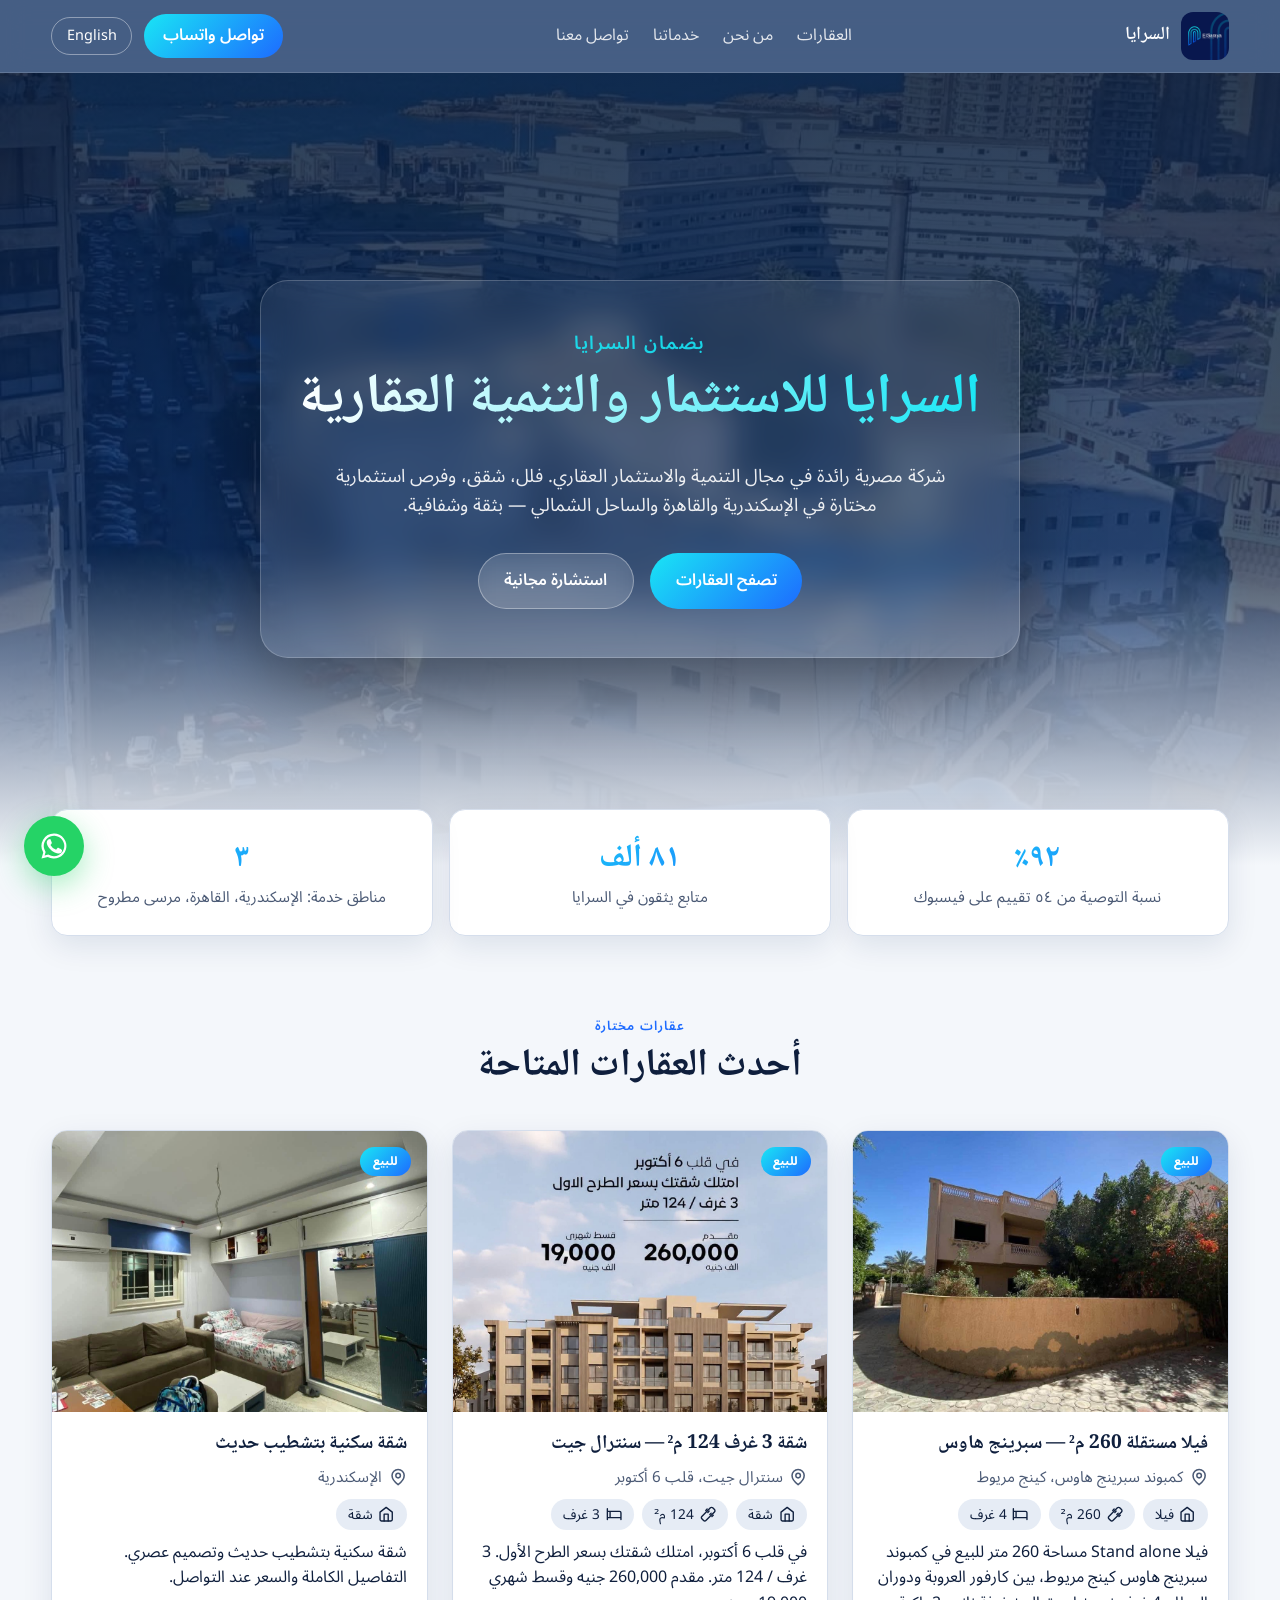
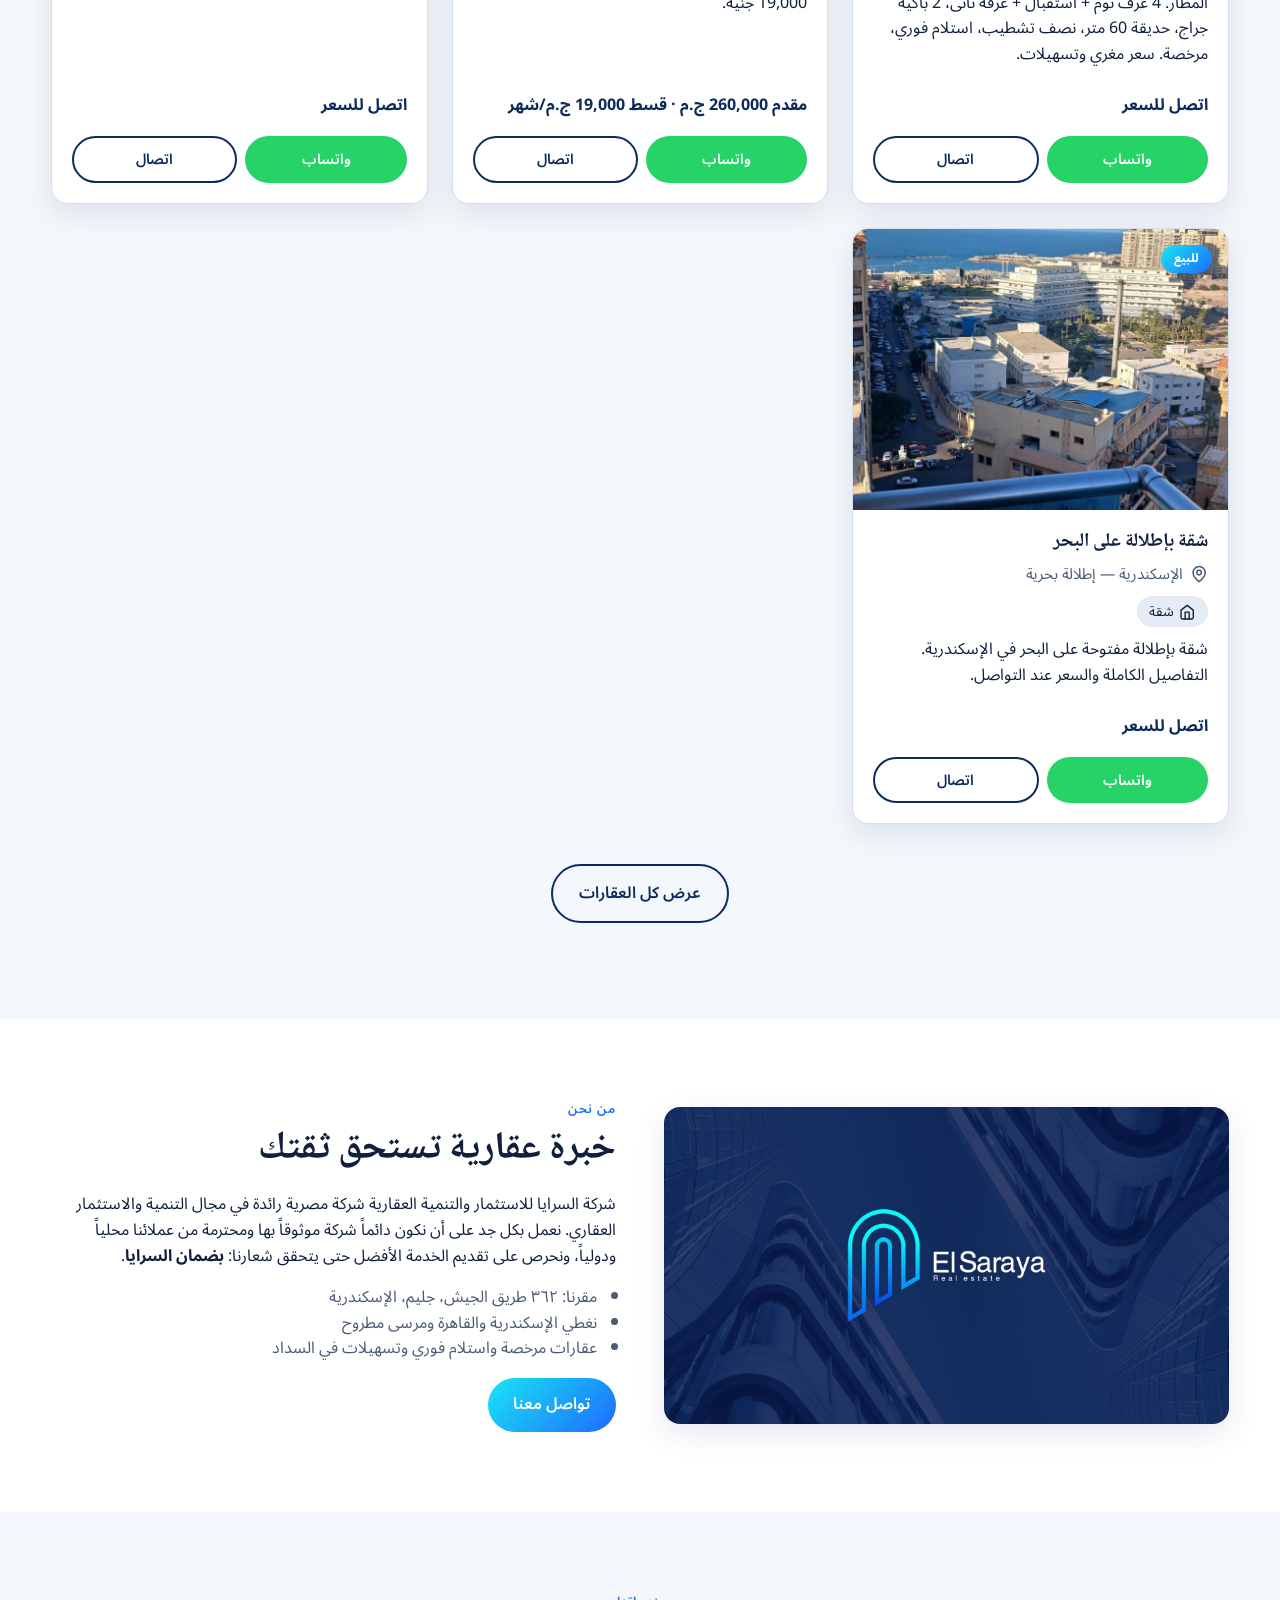
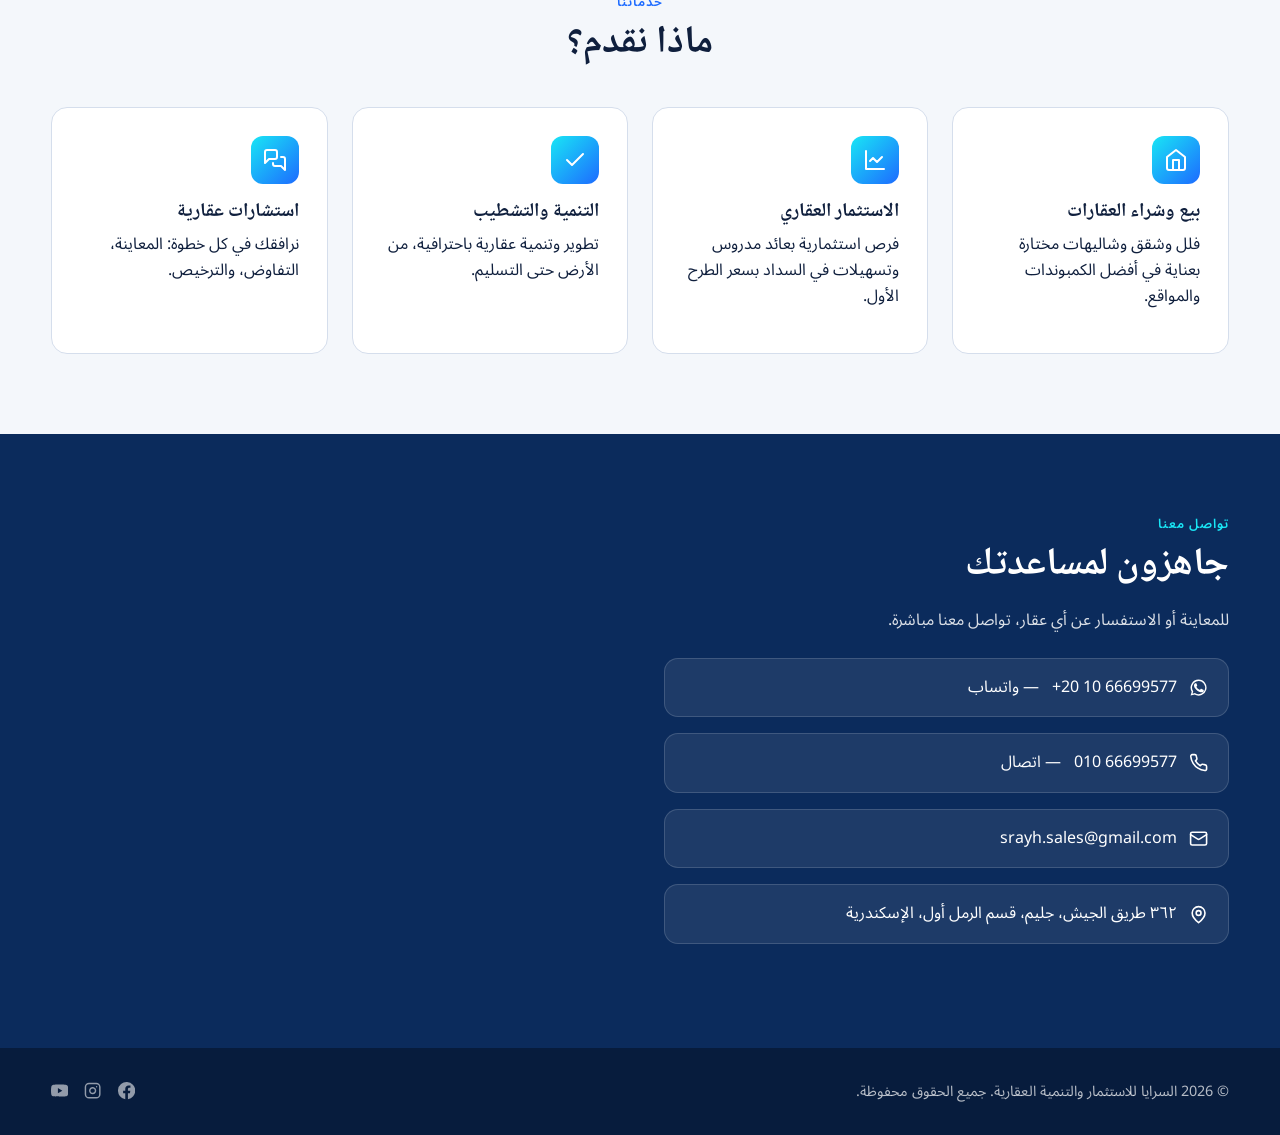
==== ar/index.html @ baea86fd "El Saraya bilingual static site: landing + listings, scraped from Facebook page Co-Authored-By: Clau" ====
<!DOCTYPE html>
<html lang="ar" dir="rtl">
<head>
<meta charset="UTF-8">
<meta name="viewport" content="width=device-width, initial-scale=1">
<title>السرايا للاستثمار والتنمية العقارية | عقارات الإسكندرية</title>
<meta name="description" content="السرايا للاستثمار والتنمية العقارية — شركة مصرية رائدة في التنمية والاستثمار العقاري بالإسكندرية. فلل وشقق للبيع بضمان السرايا.">
<link rel="alternate" hreflang="ar" href="/ar/">
<link rel="alternate" hreflang="en" href="/en/">
<link rel="icon" href="../assets/img/logo.jpg">
<meta property="og:title" content="السرايا للاستثمار والتنمية العقارية">
<meta property="og:image" content="../assets/img/cover.jpg">
<link rel="preconnect" href="https://fonts.googleapis.com">
<link rel="preconnect" href="https://fonts.gstatic.com" crossorigin>
<link href="https://fonts.googleapis.com/css2?family=Noto+Naskh+Arabic:wght@400;500;600;700&family=Noto+Sans+Arabic:wght@300;400;500;700&display=swap" rel="stylesheet">
<link rel="stylesheet" href="../assets/style.css">
</head>
<body>

<header class="nav">
  <div class="container">
    <a class="brand" href="./"><img src="../assets/img/logo.jpg" alt="شعار السرايا"><span>السرايا</span></a>
    <ul>
      <li><a href="#properties">العقارات</a></li>
      <li><a href="#about">من نحن</a></li>
      <li><a href="#services">خدماتنا</a></li>
      <li><a href="#contact">تواصل معنا</a></li>
    </ul>
    <div style="display:flex;gap:.75rem;align-items:center">
      <a class="btn btn-primary nav-cta" href="https://wa.me/201066699577" target="_blank" rel="noopener">تواصل واتساب</a>
      <a class="lang" href="../en/" lang="en" dir="ltr">English</a>
    </div>
  </div>
</header>

<section class="hero">
  <div class="container">
    <div class="hero-card" style="margin-inline:auto">
      <p class="eyebrow" style="color:var(--cyan)">بضمان السرايا</p>
      <h1>السرايا للاستثمار والتنمية العقارية</h1>
      <p>شركة مصرية رائدة في مجال التنمية والاستثمار العقاري. فلل، شقق، وفرص استثمارية مختارة في الإسكندرية والقاهرة والساحل الشمالي — بثقة وشفافية.</p>
      <div class="hero-actions">
        <a class="btn btn-primary" href="#properties">تصفح العقارات</a>
        <a class="btn btn-ghost" href="https://wa.me/201066699577" target="_blank" rel="noopener">استشارة مجانية</a>
      </div>
    </div>
  </div>
</section>

<section class="stats">
  <div class="container">
    <div class="stat"><b>٩٢٪</b><span>نسبة التوصية من ٥٤ تقييم على فيسبوك</span></div>
    <div class="stat"><b>٨١ ألف</b><span>متابع يثقون في السرايا</span></div>
    <div class="stat"><b>٣</b><span>مناطق خدمة: الإسكندرية، القاهرة، مرسى مطروح</span></div>
  </div>
</section>

<section id="properties">
  <div class="container">
    <div class="center">
      <p class="eyebrow">عقارات مختارة</p>
      <h2>أحدث العقارات المتاحة</h2>
    </div>
    <div class="grid" id="listings" data-limit="6" style="margin-top:2.5rem"></div>
    <p class="center" style="margin-top:2.5rem"><a class="btn btn-outline" href="listings.html">عرض كل العقارات</a></p>
  </div>
</section>

<section id="about" class="about">
  <div class="container">
    <img src="../assets/img/cover.jpg" alt="السرايا للاستثمار والتنمية العقارية" loading="lazy">
    <div>
      <p class="eyebrow">من نحن</p>
      <h2>خبرة عقارية تستحق ثقتك</h2>
      <p>شركة السرايا للاستثمار والتنمية العقارية شركة مصرية رائدة في مجال التنمية والاستثمار العقاري. نعمل بكل جد على أن نكون دائماً شركة موثوقاً بها ومحترمة من عملائنا محلياً ودولياً، ونحرص على تقديم الخدمة الأفضل حتى يتحقق شعارنا: <strong>بضمان السرايا</strong>.</p>
      <ul>
        <li>مقرنا: ٣٦٢ طريق الجيش، جليم، الإسكندرية</li>
        <li>نغطي الإسكندرية والقاهرة ومرسى مطروح</li>
        <li>عقارات مرخصة واستلام فوري وتسهيلات في السداد</li>
      </ul>
      <a class="btn btn-primary" href="#contact">تواصل معنا</a>
    </div>
  </div>
</section>

<section id="services" class="services">
  <div class="container">
    <div class="center">
      <p class="eyebrow">خدماتنا</p>
      <h2>ماذا نقدم؟</h2>
    </div>
    <div class="grid" style="margin-top:2.5rem">
      <div class="service">
        <div class="ico"><svg viewBox="0 0 24 24" fill="none" stroke="currentColor" stroke-width="2" stroke-linecap="round" stroke-linejoin="round"><path d="m3 9 9-7 9 7v11a2 2 0 0 1-2 2H5a2 2 0 0 1-2-2z"/><path d="M9 22V12h6v10"/></svg></div>
        <h3>بيع وشراء العقارات</h3>
        <p>فلل وشقق وشاليهات مختارة بعناية في أفضل الكمبوندات والمواقع.</p>
      </div>
      <div class="service">
        <div class="ico"><svg viewBox="0 0 24 24" fill="none" stroke="currentColor" stroke-width="2" stroke-linecap="round" stroke-linejoin="round"><path d="M3 3v18h18"/><path d="m19 9-5 5-4-4-3 3"/></svg></div>
        <h3>الاستثمار العقاري</h3>
        <p>فرص استثمارية بعائد مدروس وتسهيلات في السداد بسعر الطرح الأول.</p>
      </div>
      <div class="service">
        <div class="ico"><svg viewBox="0 0 24 24" fill="none" stroke="currentColor" stroke-width="2" stroke-linecap="round" stroke-linejoin="round"><path d="M20 6 9 17l-5-5"/></svg></div>
        <h3>التنمية والتشطيب</h3>
        <p>تطوير وتنمية عقارية باحترافية، من الأرض حتى التسليم.</p>
      </div>
      <div class="service">
        <div class="ico"><svg viewBox="0 0 24 24" fill="none" stroke="currentColor" stroke-width="2" stroke-linecap="round" stroke-linejoin="round"><path d="M14 9a2 2 0 0 1-2 2H6l-4 4V4c0-1.1.9-2 2-2h8a2 2 0 0 1 2 2z"/><path d="M18 9h2a2 2 0 0 1 2 2v11l-4-4h-6a2 2 0 0 1-2-2v-1"/></svg></div>
        <h3>استشارات عقارية</h3>
        <p>نرافقك في كل خطوة: المعاينة، التفاوض، والترخيص.</p>
      </div>
    </div>
  </div>
</section>

<section id="contact" class="contact">
  <div class="container">
    <div>
      <p class="eyebrow" style="color:var(--cyan)">تواصل معنا</p>
      <h2>جاهزون لمساعدتك</h2>
      <p style="opacity:.85">للمعاينة أو الاستفسار عن أي عقار، تواصل معنا مباشرة.</p>
      <ul class="contact-list">
        <li><a href="https://wa.me/201066699577" target="_blank" rel="noopener"><svg class="i" viewBox="0 0 24 24" fill="currentColor"><path d="M17.5 14.4c-.3-.1-1.8-.9-2-1s-.5-.1-.7.1-.8 1-.9 1.2-.3.2-.6.1a8 8 0 0 1-4-3.5c-.3-.5.3-.5.9-1.6.1-.2 0-.4 0-.5l-.9-2.2c-.2-.6-.5-.5-.7-.5h-.6a1.1 1.1 0 0 0-.8.4 3.4 3.4 0 0 0-1 2.5c0 1.5 1.1 2.9 1.2 3.1s2.1 3.3 5.2 4.6c1.9.8 2.7.9 3.6.8.6-.1 1.8-.7 2-1.4.3-.7.3-1.3.2-1.4l-.6-.3zM12 2a10 10 0 0 0-8.6 15.1L2 22l5-1.3A10 10 0 1 0 12 2zm0 18.2a8.2 8.2 0 0 1-4.2-1.2l-.3-.2-3 .8.8-2.9-.2-.3A8.2 8.2 0 1 1 12 20.2z"/></svg><span dir="ltr">+20 10 66699577</span> — واتساب</a></li>
        <li><a href="tel:+201066699577"><svg class="i" viewBox="0 0 24 24" fill="none" stroke="currentColor" stroke-width="2" stroke-linecap="round" stroke-linejoin="round"><path d="M22 16.9v3a2 2 0 0 1-2.2 2 19.8 19.8 0 0 1-8.6-3 19.5 19.5 0 0 1-6-6 19.8 19.8 0 0 1-3-8.7A2 2 0 0 1 4.1 2h3a2 2 0 0 1 2 1.7c.1 1 .4 1.9.7 2.8a2 2 0 0 1-.5 2.1L8.1 9.9a16 16 0 0 0 6 6l1.3-1.3a2 2 0 0 1 2.1-.4c.9.3 1.8.6 2.8.7a2 2 0 0 1 1.7 2z"/></svg><span dir="ltr">010 66699577</span> — اتصال</a></li>
        <li><a href="mailto:srayh.sales@gmail.com"><svg class="i" viewBox="0 0 24 24" fill="none" stroke="currentColor" stroke-width="2" stroke-linecap="round" stroke-linejoin="round"><rect width="20" height="16" x="2" y="4" rx="2"/><path d="m22 7-8.97 5.7a1.94 1.94 0 0 1-2.06 0L2 7"/></svg><span dir="ltr">srayh.sales@gmail.com</span></a></li>
        <li><a href="https://maps.google.com/?q=362+El+Geish+Road+Gleem+Alexandria" target="_blank" rel="noopener"><svg class="i" viewBox="0 0 24 24" fill="none" stroke="currentColor" stroke-width="2" stroke-linecap="round" stroke-linejoin="round"><path d="M20 10c0 6-8 12-8 12s-8-6-8-12a8 8 0 0 1 16 0Z"/><circle cx="12" cy="10" r="3"/></svg>٣٦٢ طريق الجيش، جليم، قسم الرمل أول، الإسكندرية</a></li>
      </ul>
    </div>
    <iframe title="موقع السرايا على الخريطة" src="https://maps.google.com/maps?q=362+El+Geish+Road+Gleem+Alexandria+Egypt&z=16&output=embed" loading="lazy" referrerpolicy="no-referrer-when-downgrade"></iframe>
  </div>
</section>

<footer>
  <div class="container">
    <span>© <span id="y"></span> السرايا للاستثمار والتنمية العقارية. جميع الحقوق محفوظة.</span>
    <div class="social">
      <a href="https://www.facebook.com/srayh" target="_blank" rel="noopener" aria-label="فيسبوك"><svg class="i" viewBox="0 0 24 24" fill="currentColor"><path d="M24 12a12 12 0 1 0-13.9 11.9v-8.4H7.1V12h3V9.4c0-3 1.8-4.7 4.5-4.7 1.3 0 2.7.2 2.7.2v3h-1.5c-1.5 0-2 .9-2 1.9V12h3.3l-.5 3.5h-2.8v8.4A12 12 0 0 0 24 12z"/></svg></a>
      <a href="https://www.instagram.com/srayh1" target="_blank" rel="noopener" aria-label="إنستجرام"><svg class="i" viewBox="0 0 24 24" fill="none" stroke="currentColor" stroke-width="2" stroke-linecap="round" stroke-linejoin="round"><rect width="20" height="20" x="2" y="2" rx="5"/><path d="M16 11.4A4 4 0 1 1 12.6 8a4 4 0 0 1 3.4 3.4z"/><path d="M17.5 6.5h0"/></svg></a>
      <a href="https://youtube.com/@srayhchannel" target="_blank" rel="noopener" aria-label="يوتيوب"><svg class="i" viewBox="0 0 24 24" fill="currentColor"><path d="M23.5 6.2a3 3 0 0 0-2.1-2.1C19.5 3.6 12 3.6 12 3.6s-7.5 0-9.4.5A3 3 0 0 0 .5 6.2 31 31 0 0 0 0 12a31 31 0 0 0 .5 5.8 3 3 0 0 0 2.1 2.1c1.9.5 9.4.5 9.4.5s7.5 0 9.4-.5a3 3 0 0 0 2.1-2.1A31 31 0 0 0 24 12a31 31 0 0 0-.5-5.8zM9.6 15.6V8.4l6.2 3.6-6.2 3.6z"/></svg></a>
    </div>
  </div>
</footer>

<a class="wa-float" href="https://wa.me/201066699577" target="_blank" rel="noopener" aria-label="تواصل عبر واتساب"><svg viewBox="0 0 24 24" fill="currentColor"><path d="M17.5 14.4c-.3-.1-1.8-.9-2-1s-.5-.1-.7.1-.8 1-.9 1.2-.3.2-.6.1a8 8 0 0 1-4-3.5c-.3-.5.3-.5.9-1.6.1-.2 0-.4 0-.5l-.9-2.2c-.2-.6-.5-.5-.7-.5h-.6a1.1 1.1 0 0 0-.8.4 3.4 3.4 0 0 0-1 2.5c0 1.5 1.1 2.9 1.2 3.1s2.1 3.3 5.2 4.6c1.9.8 2.7.9 3.6.8.6-.1 1.8-.7 2-1.4.3-.7.3-1.3.2-1.4l-.6-.3zM12 2a10 10 0 0 0-8.6 15.1L2 22l5-1.3A10 10 0 1 0 12 2zm0 18.2a8.2 8.2 0 0 1-4.2-1.2l-.3-.2-3 .8.8-2.9-.2-.3A8.2 8.2 0 1 1 12 20.2z"/></svg></a>

<script>document.getElementById('y').textContent = new Date().getFullYear();</script>
<script src="../assets/app.js"></script>
</body>
</html>
---- assets/style.css ----
/* El Saraya — brand tokens from logo: navy, cyan→blue gradient, white */
:root {
  --navy: #0b2b5c;
  --navy-deep: #071c3d;
  --cyan: #19e6f5;
  --blue: #1d6bff;
  --primary: #0b2b5c;
  --on-primary: #ffffff;
  --accent: #1d6bff;
  --on-accent: #ffffff;
  --bg: #f4f7fb;
  --fg: #0f1f3d;
  --card: #ffffff;
  --muted: #e6ecf5;
  --muted-fg: #4b5a75;
  --border: #d5deec;
  --grad: linear-gradient(135deg, var(--cyan), var(--blue));
  --radius: 16px;
  --shadow: 0 10px 30px rgba(11, 43, 92, .10);
  --font-head: 'Cinzel', 'Noto Naskh Arabic', serif;
  --font-body: 'Josefin Sans', 'Noto Sans Arabic', system-ui, sans-serif;
  --ease: 220ms ease;
}
[lang="ar"] {
  --font-head: 'Noto Naskh Arabic', serif;
  --font-body: 'Noto Sans Arabic', system-ui, sans-serif;
}

*, *::before, *::after { box-sizing: border-box; }
html { scroll-behavior: smooth; }
body { margin: 0; background: var(--bg); color: var(--fg); font-family: var(--font-body); line-height: 1.6; font-size: 16px; }
img { max-width: 100%; display: block; }
a { color: inherit; text-decoration: none; }
h1, h2, h3 { font-family: var(--font-head); line-height: 1.2; margin: 0 0 .5em; }
h1 { font-size: clamp(2rem, 5vw, 3.5rem); }
h2 { font-size: clamp(1.6rem, 3vw, 2.4rem); }
h3 { font-size: 1.2rem; }
p { margin: 0 0 1em; }
.container { width: min(1200px, 92%); margin-inline: auto; }
section { padding-block: 5rem; }
.eyebrow { color: var(--blue); font-weight: 600; letter-spacing: .08em; text-transform: uppercase; font-size: .8rem; margin-bottom: .5rem; }
.center { text-align: center; }
svg.i { width: 1.2em; height: 1.2em; vertical-align: -.25em; flex-shrink: 0; }
:focus-visible { outline: 3px solid var(--cyan); outline-offset: 3px; }

/* Buttons */
.btn { display: inline-flex; align-items: center; gap: .5rem; padding: .9rem 1.6rem; border-radius: 999px; font-weight: 600; cursor: pointer; border: 0; transition: transform var(--ease), box-shadow var(--ease), background var(--ease); }
.btn:hover { transform: translateY(-2px); box-shadow: 0 8px 24px rgba(29,107,255,.3); }
.btn-primary { background: var(--grad); color: var(--on-accent); }
.btn-ghost { background: rgba(255,255,255,.12); color: #fff; border: 1px solid rgba(255,255,255,.35); backdrop-filter: blur(10px); }
.btn-outline { background: transparent; color: var(--primary); border: 2px solid var(--primary); }
.btn-outline:hover { background: var(--primary); color: #fff; }
.btn-wa { background: #25d366; color: #fff; }

/* Nav — glass */
.nav { position: sticky; top: 0; z-index: 50; background: rgba(11,43,92,.75); backdrop-filter: blur(14px); -webkit-backdrop-filter: blur(14px); border-bottom: 1px solid rgba(255,255,255,.15); color: #fff; }
.nav .container { display: flex; align-items: center; justify-content: space-between; gap: 1rem; height: 72px; }
.brand { display: flex; align-items: center; gap: .7rem; font-family: var(--font-head); font-weight: 600; font-size: 1.15rem; }
.brand img { height: 48px; width: 48px; border-radius: 12px; }
.nav ul { display: flex; gap: 1.5rem; list-style: none; margin: 0; padding: 0; }
.nav ul a { opacity: .85; transition: opacity var(--ease); }
.nav ul a:hover { opacity: 1; }
.lang { padding: .4rem .9rem; border-radius: 999px; border: 1px solid rgba(255,255,255,.4); font-size: .9rem; transition: background var(--ease); }
.lang:hover { background: rgba(255,255,255,.15); }
.nav-cta { display: none; }
@media (min-width: 900px) { .nav-cta { display: inline-flex; padding: .6rem 1.2rem; } }
@media (max-width: 720px) { .nav ul { display: none; } }

/* Hero */
.hero { position: relative; min-height: clamp(560px, 88vh, 820px); display: grid; place-items: center; color: #fff; padding-block: 6rem; background: var(--navy-deep) url(img/p7.jpg) center/cover no-repeat; isolation: isolate; }
.hero::before { content: ""; position: absolute; inset: 0; z-index: -1; background: linear-gradient(180deg, rgba(7,28,61,.85), rgba(11,43,92,.75) 60%, var(--bg) 100%); }
.hero-card { max-width: 760px; text-align: center; padding: 3rem 2rem; border-radius: 28px; background: rgba(255,255,255,.08); border: 1px solid rgba(255,255,255,.2); backdrop-filter: blur(16px); -webkit-backdrop-filter: blur(16px); box-shadow: 0 30px 80px rgba(0,0,0,.35); }
.hero-card h1 { background: linear-gradient(90deg, #fff, var(--cyan)); -webkit-background-clip: text; background-clip: text; color: transparent; }
.hero-card p { font-size: 1.15rem; opacity: .9; max-width: 56ch; margin-inline: auto; }
.hero-actions { display: flex; flex-wrap: wrap; gap: 1rem; justify-content: center; margin-top: 2rem; }

/* Stats strip */
.stats { margin-top: -3.5rem; position: relative; z-index: 2; padding-block: 0; }
.stats .container { display: grid; grid-template-columns: repeat(auto-fit, minmax(200px, 1fr)); gap: 1rem; }
.stat { background: var(--card); border: 1px solid var(--border); border-radius: var(--radius); padding: 1.5rem; text-align: center; box-shadow: var(--shadow); }
.stat b { display: block; font-size: 2rem; font-family: var(--font-head); background: var(--grad); -webkit-background-clip: text; background-clip: text; color: transparent; }
.stat span { color: var(--muted-fg); font-size: .95rem; }

/* Listings grid */
.grid { display: grid; grid-template-columns: repeat(auto-fill, minmax(300px, 1fr)); gap: 1.5rem; }
.card { background: var(--card); border: 1px solid var(--border); border-radius: var(--radius); overflow: hidden; box-shadow: var(--shadow); display: flex; flex-direction: column; transition: transform var(--ease), box-shadow var(--ease); }
.card:hover { transform: translateY(-4px); box-shadow: 0 18px 40px rgba(11,43,92,.16); }
.card-media { position: relative; aspect-ratio: 4/3; overflow: hidden; background: var(--muted); }
.card-media img { width: 100%; height: 100%; object-fit: cover; transition: transform 400ms ease; }
.card:hover .card-media img { transform: scale(1.05); }
.badge { position: absolute; top: 1rem; inset-inline-start: 1rem; padding: .3rem .8rem; border-radius: 999px; font-size: .75rem; font-weight: 700; background: var(--grad); color: #fff; }
.card-body { padding: 1.25rem; display: flex; flex-direction: column; gap: .6rem; flex: 1; }
.card-body h3 { margin: 0; }
.loc { color: var(--muted-fg); display: flex; align-items: center; gap: .4rem; font-size: .95rem; }
.chips { display: flex; flex-wrap: wrap; gap: .5rem; }
.chip { display: inline-flex; align-items: center; gap: .35rem; background: var(--muted); border-radius: 999px; padding: .3rem .75rem; font-size: .85rem; }
.price { font-weight: 700; color: var(--primary); margin-top: auto; }
.card-actions { display: flex; gap: .5rem; margin-top: .5rem; }
.card-actions .btn { padding: .6rem 1rem; font-size: .9rem; flex: 1; justify-content: center; }
.filters { display: flex; flex-wrap: wrap; gap: 1rem; margin-bottom: 2rem; }
.filters select { padding: .7rem 1rem; border-radius: 12px; border: 1px solid var(--border); background: var(--card); font: inherit; color: var(--fg); cursor: pointer; }
.empty { color: var(--muted-fg); text-align: center; padding: 3rem; }

/* About */
.about { background: var(--card); }
.about .container { display: grid; grid-template-columns: 1fr 1fr; gap: 3rem; align-items: center; }
.about img { border-radius: var(--radius); box-shadow: var(--shadow); }
.about ul { padding-inline-start: 1.2rem; color: var(--muted-fg); }
@media (max-width: 800px) { .about .container { grid-template-columns: 1fr; } }

/* Services */
.services .grid { grid-template-columns: repeat(auto-fit, minmax(240px, 1fr)); }
.service { background: var(--card); border: 1px solid var(--border); border-radius: var(--radius); padding: 1.75rem; }
.service .ico { width: 48px; height: 48px; border-radius: 12px; background: var(--grad); color: #fff; display: grid; place-items: center; margin-bottom: 1rem; }
.service .ico svg { width: 24px; height: 24px; }

/* Contact */
.contact { background: var(--navy); color: #fff; }
.contact .container { display: grid; grid-template-columns: 1fr 1fr; gap: 3rem; align-items: start; }
.contact-list { list-style: none; padding: 0; margin: 1.5rem 0; display: grid; gap: 1rem; }
.contact-list a { display: flex; align-items: center; gap: .8rem; padding: 1rem 1.2rem; border-radius: 14px; background: rgba(255,255,255,.08); border: 1px solid rgba(255,255,255,.15); transition: background var(--ease); }
.contact-list a:hover { background: rgba(255,255,255,.16); }
.contact iframe { width: 100%; height: 100%; min-height: 380px; border: 0; border-radius: var(--radius); }
@media (max-width: 800px) { .contact .container { grid-template-columns: 1fr; } }

/* Footer */
footer { background: var(--navy-deep); color: rgba(255,255,255,.7); padding: 2rem 0; font-size: .9rem; }
footer .container { display: flex; flex-wrap: wrap; justify-content: space-between; gap: 1rem; align-items: center; }
footer .social { display: flex; gap: 1rem; }
footer .social a { opacity: .8; transition: opacity var(--ease); }
footer .social a:hover { opacity: 1; }

/* Floating WhatsApp */
.wa-float { position: fixed; bottom: 1.5rem; inset-inline-end: 1.5rem; z-index: 60; width: 60px; height: 60px; border-radius: 50%; background: #25d366; color: #fff; display: grid; place-items: center; box-shadow: 0 10px 30px rgba(37,211,102,.4); transition: transform var(--ease); }
.wa-float:hover { transform: scale(1.08); }
.wa-float svg { width: 30px; height: 30px; }

@media (prefers-reduced-motion: reduce) {
  html { scroll-behavior: auto; }
  *, *::before, *::after { transition: none !important; animation: none !important; }
  .card:hover, .btn:hover, .wa-float:hover { transform: none; }
}
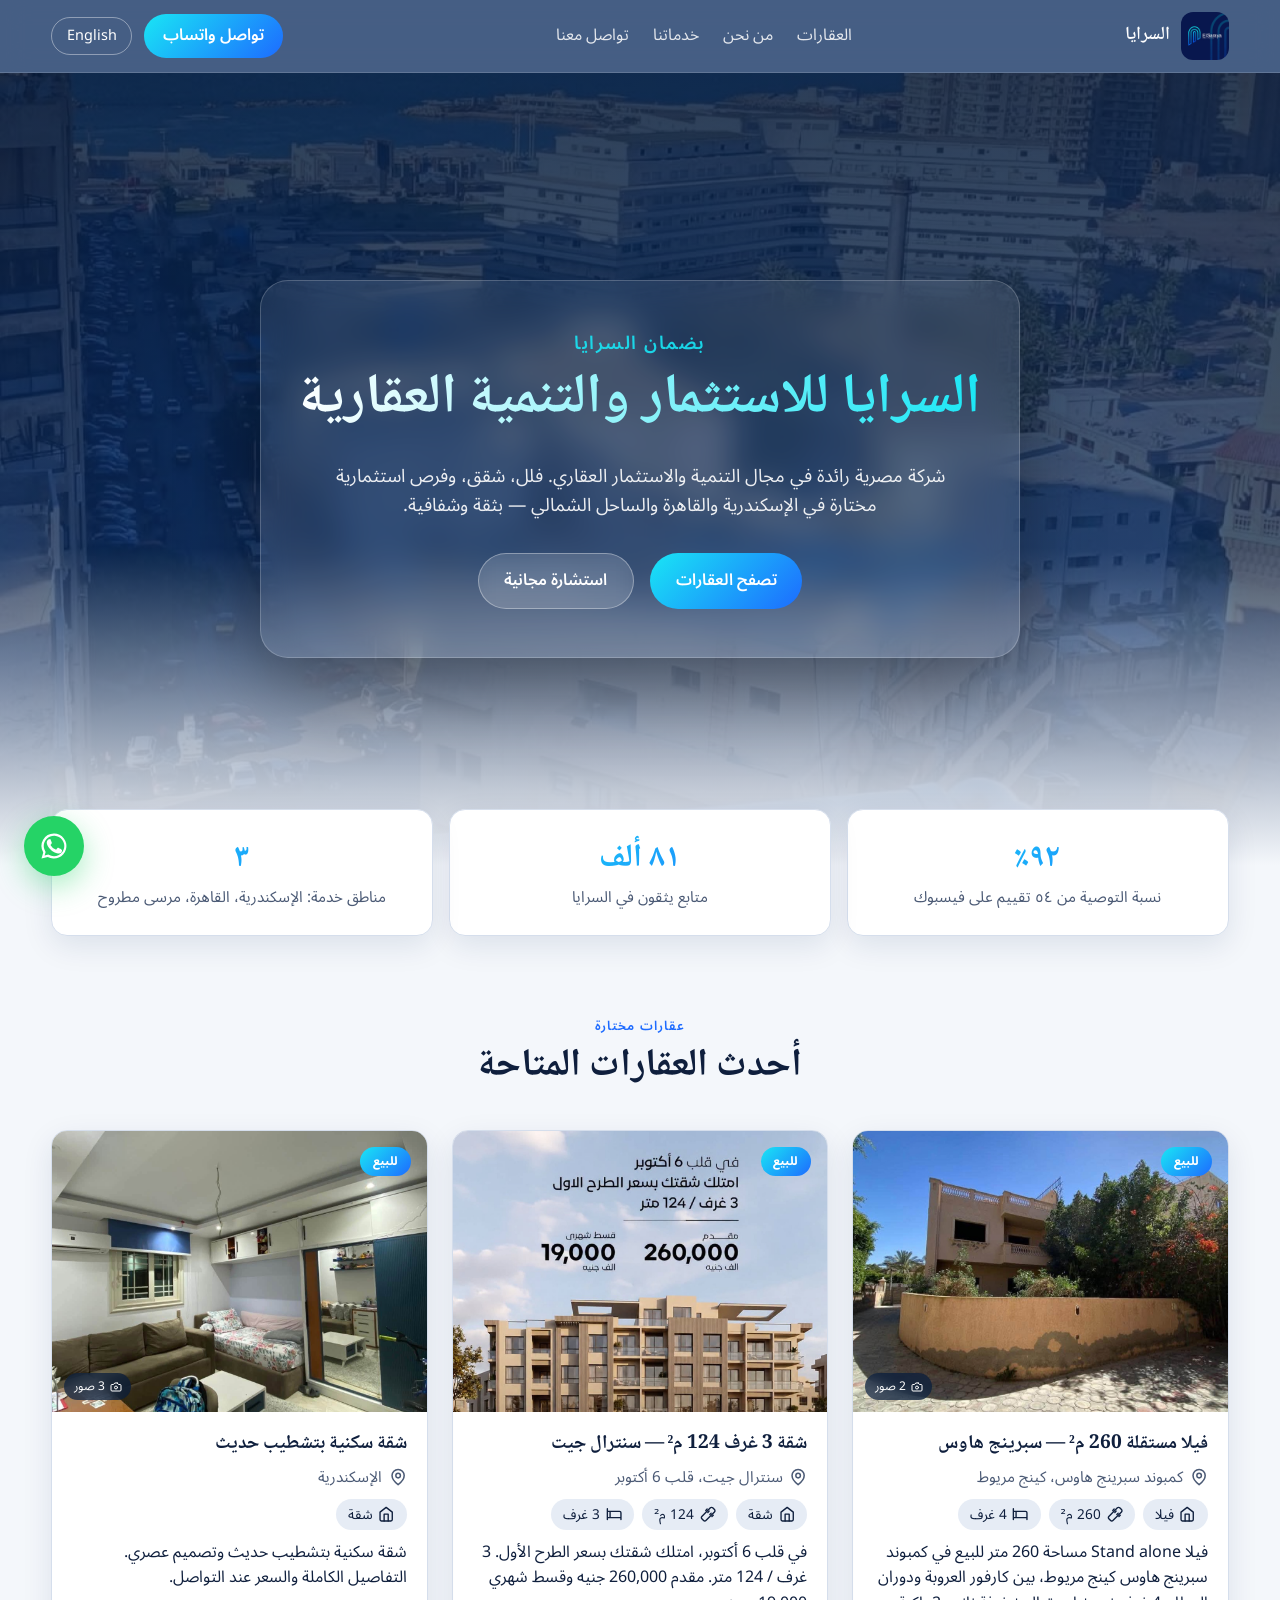
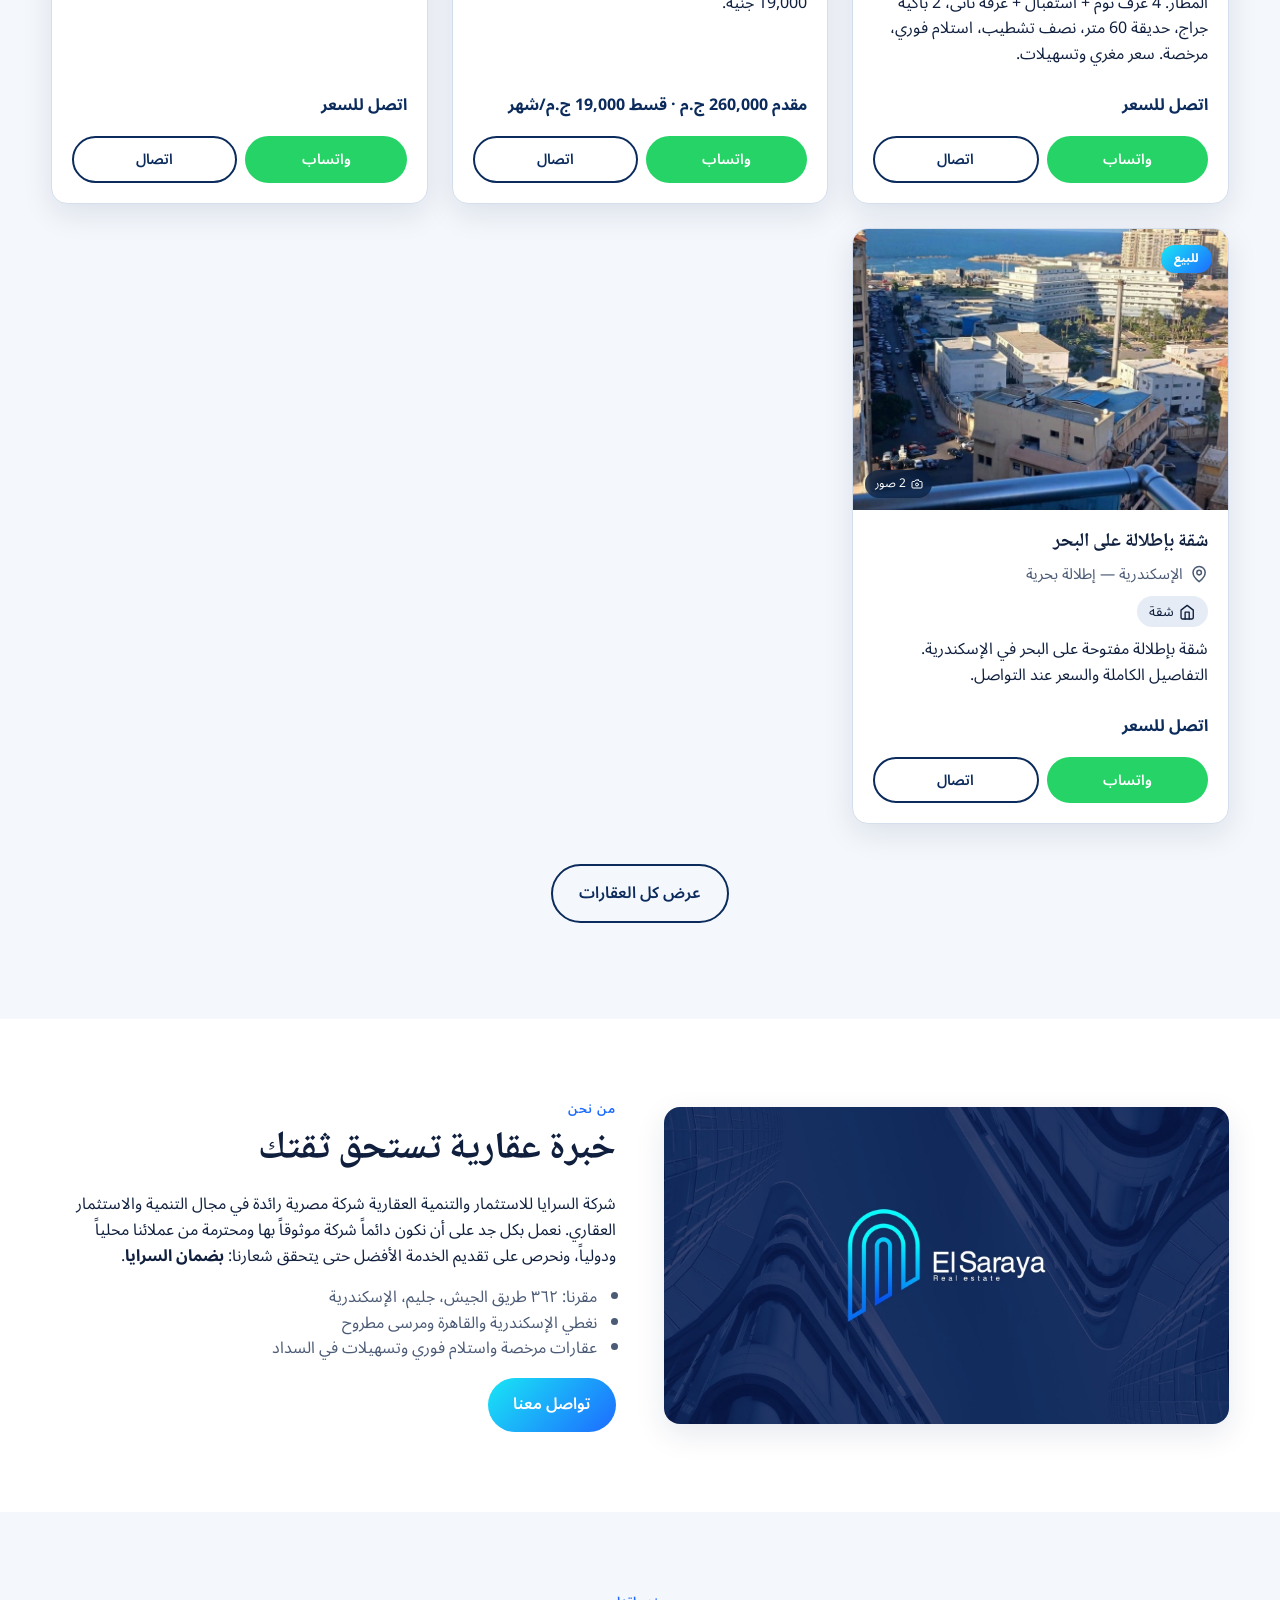
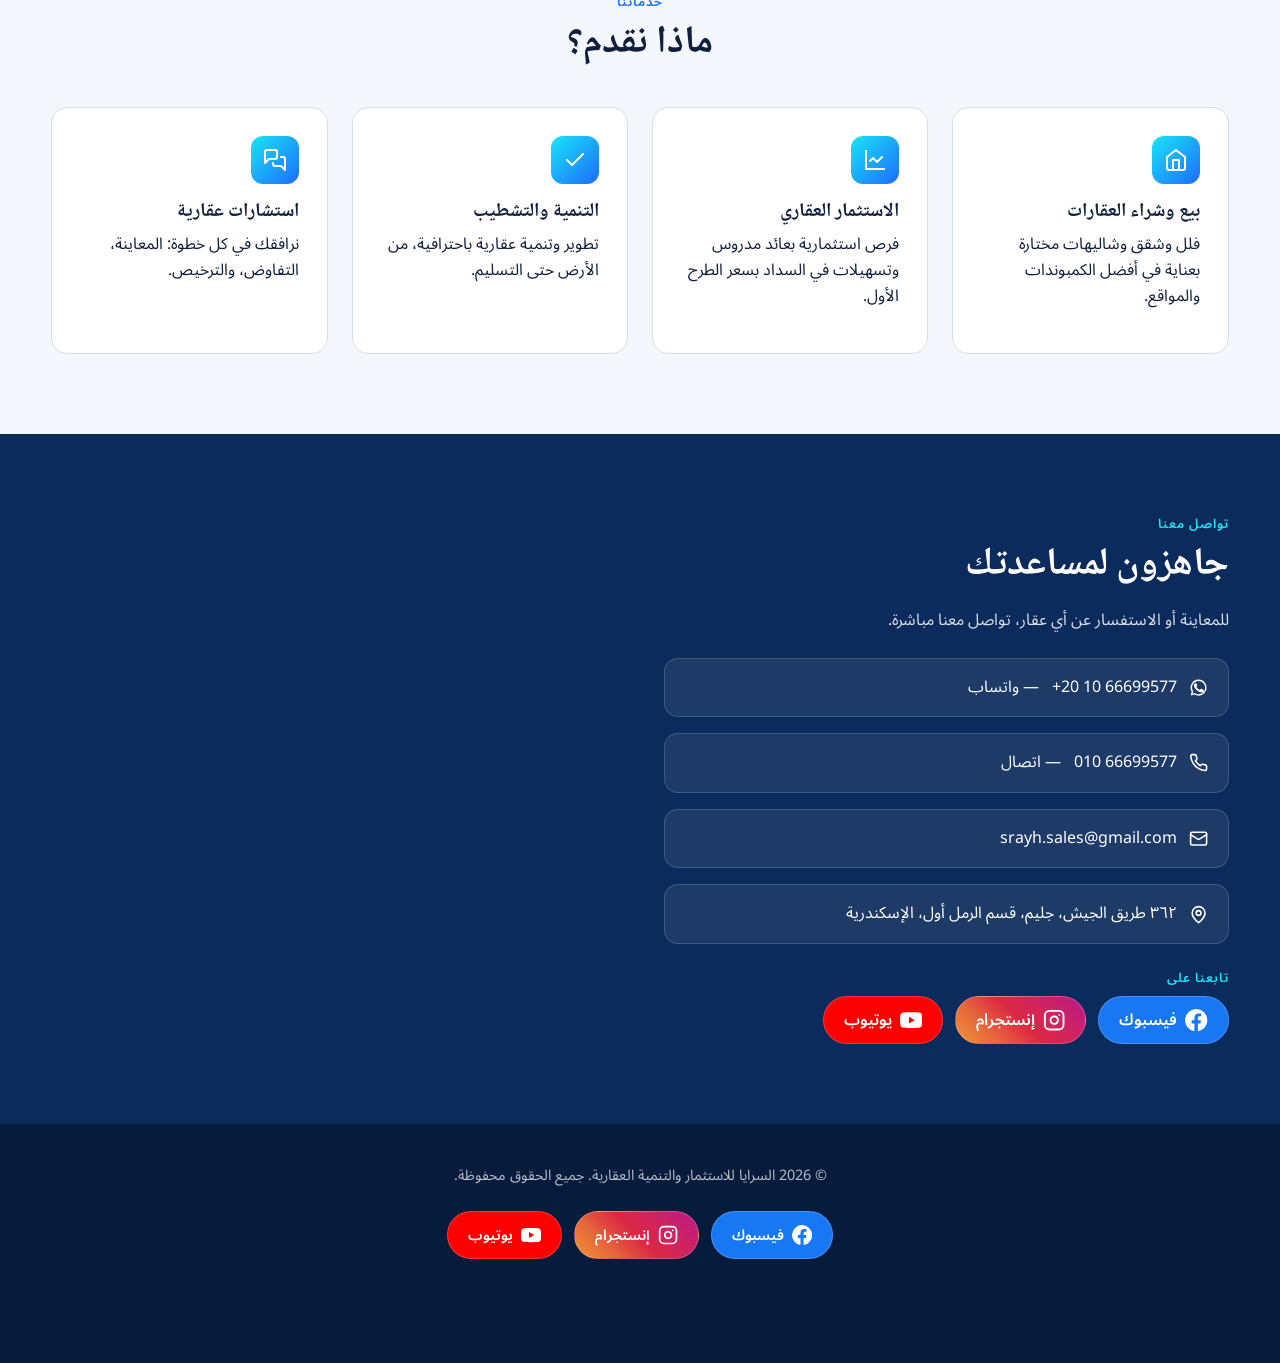
==== commit eae6d03d: "Interactive: photo lightbox, scroll reveal, animated stats, mobile menu, back-to-top; labeled social" ====
--- a/ar/index.html
+++ b/ar/index.html
@@ -20,7 +20,8 @@
 <header class="nav">
   <div class="container">
     <a class="brand" href="./"><img src="../assets/img/logo.jpg" alt="شعار السرايا"><span>السرايا</span></a>
-    <ul>
+    <button class="menu-btn" aria-label="القائمة" aria-expanded="false" aria-controls="nav-menu"><svg class="i" viewBox="0 0 24 24" fill="none" stroke="currentColor" stroke-width="2" stroke-linecap="round"><path d="M4 6h16M4 12h16M4 18h16"/></svg></button>
+    <ul id="nav-menu">
       <li><a href="#properties">العقارات</a></li>
       <li><a href="#about">من نحن</a></li>
       <li><a href="#services">خدماتنا</a></li>
@@ -47,15 +48,15 @@
   </div>
 </section>
 
-<section class="stats">
+<section class="stats reveal">
   <div class="container">
-    <div class="stat"><b>٩٢٪</b><span>نسبة التوصية من ٥٤ تقييم على فيسبوك</span></div>
-    <div class="stat"><b>٨١ ألف</b><span>متابع يثقون في السرايا</span></div>
-    <div class="stat"><b>٣</b><span>مناطق خدمة: الإسكندرية، القاهرة، مرسى مطروح</span></div>
+    <div class="stat"><b data-count="92" data-suffix="٪">٠</b><span>نسبة التوصية من ٥٤ تقييم على فيسبوك</span></div>
+    <div class="stat"><b data-count="81" data-suffix=" ألف">٠</b><span>متابع يثقون في السرايا</span></div>
+    <div class="stat"><b data-count="3">٠</b><span>مناطق خدمة: الإسكندرية، القاهرة، مرسى مطروح</span></div>
   </div>
 </section>
 
-<section id="properties">
+<section id="properties" class="reveal">
   <div class="container">
     <div class="center">
       <p class="eyebrow">عقارات مختارة</p>
@@ -66,7 +67,7 @@
   </div>
 </section>
 
-<section id="about" class="about">
+<section id="about" class="about reveal">
   <div class="container">
     <img src="../assets/img/cover.jpg" alt="السرايا للاستثمار والتنمية العقارية" loading="lazy">
     <div>
@@ -83,7 +84,7 @@
   </div>
 </section>
 
-<section id="services" class="services">
+<section id="services" class="services reveal">
   <div class="container">
     <div class="center">
       <p class="eyebrow">خدماتنا</p>
@@ -114,7 +115,7 @@
   </div>
 </section>
 
-<section id="contact" class="contact">
+<section id="contact" class="contact reveal">
   <div class="container">
     <div>
       <p class="eyebrow" style="color:var(--cyan)">تواصل معنا</p>
@@ -126,6 +127,12 @@
         <li><a href="mailto:srayh.sales@gmail.com"><svg class="i" viewBox="0 0 24 24" fill="none" stroke="currentColor" stroke-width="2" stroke-linecap="round" stroke-linejoin="round"><rect width="20" height="16" x="2" y="4" rx="2"/><path d="m22 7-8.97 5.7a1.94 1.94 0 0 1-2.06 0L2 7"/></svg><span dir="ltr">srayh.sales@gmail.com</span></a></li>
         <li><a href="https://maps.google.com/?q=362+El+Geish+Road+Gleem+Alexandria" target="_blank" rel="noopener"><svg class="i" viewBox="0 0 24 24" fill="none" stroke="currentColor" stroke-width="2" stroke-linecap="round" stroke-linejoin="round"><path d="M20 10c0 6-8 12-8 12s-8-6-8-12a8 8 0 0 1 16 0Z"/><circle cx="12" cy="10" r="3"/></svg>٣٦٢ طريق الجيش، جليم، قسم الرمل أول، الإسكندرية</a></li>
       </ul>
+      <p class="eyebrow" style="color:var(--cyan)">تابعنا على</p>
+      <div class="social">
+      <a class="soc soc-fb" href="https://www.facebook.com/srayh" target="_blank" rel="noopener"><svg class="i" viewBox="0 0 24 24" fill="currentColor"><path d="M24 12a12 12 0 1 0-13.9 11.9v-8.4H7.1V12h3V9.4c0-3 1.8-4.7 4.5-4.7 1.3 0 2.7.2 2.7.2v3h-1.5c-1.5 0-2 .9-2 1.9V12h3.3l-.5 3.5h-2.8v8.4A12 12 0 0 0 24 12z"/></svg><span>فيسبوك</span></a>
+      <a class="soc soc-ig" href="https://www.instagram.com/srayh1" target="_blank" rel="noopener"><svg class="i" viewBox="0 0 24 24" fill="none" stroke="currentColor" stroke-width="2" stroke-linecap="round" stroke-linejoin="round"><rect width="20" height="20" x="2" y="2" rx="5"/><path d="M16 11.4A4 4 0 1 1 12.6 8a4 4 0 0 1 3.4 3.4z"/><path d="M17.5 6.5h0"/></svg><span>إنستجرام</span></a>
+      <a class="soc soc-yt" href="https://youtube.com/@srayhchannel" target="_blank" rel="noopener"><svg class="i" viewBox="0 0 24 24" fill="currentColor"><path d="M23.5 6.2a3 3 0 0 0-2.1-2.1C19.5 3.6 12 3.6 12 3.6s-7.5 0-9.4.5A3 3 0 0 0 .5 6.2 31 31 0 0 0 0 12a31 31 0 0 0 .5 5.8 3 3 0 0 0 2.1 2.1c1.9.5 9.4.5 9.4.5s7.5 0 9.4-.5a3 3 0 0 0 2.1-2.1A31 31 0 0 0 24 12a31 31 0 0 0-.5-5.8zM9.6 15.6V8.4l6.2 3.6-6.2 3.6z"/></svg><span>يوتيوب</span></a>
+    </div>
     </div>
     <iframe title="موقع السرايا على الخريطة" src="https://maps.google.com/maps?q=362+El+Geish+Road+Gleem+Alexandria+Egypt&z=16&output=embed" loading="lazy" referrerpolicy="no-referrer-when-downgrade"></iframe>
   </div>
@@ -135,13 +142,20 @@
   <div class="container">
     <span>© <span id="y"></span> السرايا للاستثمار والتنمية العقارية. جميع الحقوق محفوظة.</span>
     <div class="social">
-      <a href="https://www.facebook.com/srayh" target="_blank" rel="noopener" aria-label="فيسبوك"><svg class="i" viewBox="0 0 24 24" fill="currentColor"><path d="M24 12a12 12 0 1 0-13.9 11.9v-8.4H7.1V12h3V9.4c0-3 1.8-4.7 4.5-4.7 1.3 0 2.7.2 2.7.2v3h-1.5c-1.5 0-2 .9-2 1.9V12h3.3l-.5 3.5h-2.8v8.4A12 12 0 0 0 24 12z"/></svg></a>
-      <a href="https://www.instagram.com/srayh1" target="_blank" rel="noopener" aria-label="إنستجرام"><svg class="i" viewBox="0 0 24 24" fill="none" stroke="currentColor" stroke-width="2" stroke-linecap="round" stroke-linejoin="round"><rect width="20" height="20" x="2" y="2" rx="5"/><path d="M16 11.4A4 4 0 1 1 12.6 8a4 4 0 0 1 3.4 3.4z"/><path d="M17.5 6.5h0"/></svg></a>
-      <a href="https://youtube.com/@srayhchannel" target="_blank" rel="noopener" aria-label="يوتيوب"><svg class="i" viewBox="0 0 24 24" fill="currentColor"><path d="M23.5 6.2a3 3 0 0 0-2.1-2.1C19.5 3.6 12 3.6 12 3.6s-7.5 0-9.4.5A3 3 0 0 0 .5 6.2 31 31 0 0 0 0 12a31 31 0 0 0 .5 5.8 3 3 0 0 0 2.1 2.1c1.9.5 9.4.5 9.4.5s7.5 0 9.4-.5a3 3 0 0 0 2.1-2.1A31 31 0 0 0 24 12a31 31 0 0 0-.5-5.8zM9.6 15.6V8.4l6.2 3.6-6.2 3.6z"/></svg></a>
+      <a class="soc soc-fb" href="https://www.facebook.com/srayh" target="_blank" rel="noopener"><svg class="i" viewBox="0 0 24 24" fill="currentColor"><path d="M24 12a12 12 0 1 0-13.9 11.9v-8.4H7.1V12h3V9.4c0-3 1.8-4.7 4.5-4.7 1.3 0 2.7.2 2.7.2v3h-1.5c-1.5 0-2 .9-2 1.9V12h3.3l-.5 3.5h-2.8v8.4A12 12 0 0 0 24 12z"/></svg><span>فيسبوك</span></a>
+      <a class="soc soc-ig" href="https://www.instagram.com/srayh1" target="_blank" rel="noopener"><svg class="i" viewBox="0 0 24 24" fill="none" stroke="currentColor" stroke-width="2" stroke-linecap="round" stroke-linejoin="round"><rect width="20" height="20" x="2" y="2" rx="5"/><path d="M16 11.4A4 4 0 1 1 12.6 8a4 4 0 0 1 3.4 3.4z"/><path d="M17.5 6.5h0"/></svg><span>إنستجرام</span></a>
+      <a class="soc soc-yt" href="https://youtube.com/@srayhchannel" target="_blank" rel="noopener"><svg class="i" viewBox="0 0 24 24" fill="currentColor"><path d="M23.5 6.2a3 3 0 0 0-2.1-2.1C19.5 3.6 12 3.6 12 3.6s-7.5 0-9.4.5A3 3 0 0 0 .5 6.2 31 31 0 0 0 0 12a31 31 0 0 0 .5 5.8 3 3 0 0 0 2.1 2.1c1.9.5 9.4.5 9.4.5s7.5 0 9.4-.5a3 3 0 0 0 2.1-2.1A31 31 0 0 0 24 12a31 31 0 0 0-.5-5.8zM9.6 15.6V8.4l6.2 3.6-6.2 3.6z"/></svg><span>يوتيوب</span></a>
     </div>
   </div>
 </footer>
 
+<dialog class="lightbox" id="lightbox" aria-label="معرض الصور">
+  <button class="lb-close" data-lb="close" aria-label="إغلاق">&times;</button>
+  <button class="lb-nav lb-prev" data-lb="prev" aria-label="السابق"><svg viewBox="0 0 24 24" fill="none" stroke="currentColor" stroke-width="2.5" stroke-linecap="round" stroke-linejoin="round"><path d="m15 18-6-6 6-6"/></svg></button>
+  <figure><img alt=""><figcaption></figcaption></figure>
+  <button class="lb-nav lb-next" data-lb="next" aria-label="التالي"><svg viewBox="0 0 24 24" fill="none" stroke="currentColor" stroke-width="2.5" stroke-linecap="round" stroke-linejoin="round"><path d="m9 18 6-6-6-6"/></svg></button>
+</dialog>
+<a class="to-top" href="#" aria-label="العودة للأعلى"><svg viewBox="0 0 24 24" fill="none" stroke="currentColor" stroke-width="2.5" stroke-linecap="round" stroke-linejoin="round"><path d="m18 15-6-6-6 6"/></svg></a>
 <a class="wa-float" href="https://wa.me/201066699577" target="_blank" rel="noopener" aria-label="تواصل عبر واتساب"><svg viewBox="0 0 24 24" fill="currentColor"><path d="M17.5 14.4c-.3-.1-1.8-.9-2-1s-.5-.1-.7.1-.8 1-.9 1.2-.3.2-.6.1a8 8 0 0 1-4-3.5c-.3-.5.3-.5.9-1.6.1-.2 0-.4 0-.5l-.9-2.2c-.2-.6-.5-.5-.7-.5h-.6a1.1 1.1 0 0 0-.8.4 3.4 3.4 0 0 0-1 2.5c0 1.5 1.1 2.9 1.2 3.1s2.1 3.3 5.2 4.6c1.9.8 2.7.9 3.6.8.6-.1 1.8-.7 2-1.4.3-.7.3-1.3.2-1.4l-.6-.3zM12 2a10 10 0 0 0-8.6 15.1L2 22l5-1.3A10 10 0 1 0 12 2zm0 18.2a8.2 8.2 0 0 1-4.2-1.2l-.3-.2-3 .8.8-2.9-.2-.3A8.2 8.2 0 1 1 12 20.2z"/></svg></a>
 
 <script>document.getElementById('y').textContent = new Date().getFullYear();</script>
--- a/assets/style.css
+++ b/assets/style.css
@@ -85,7 +85,7 @@
 .grid { display: grid; grid-template-columns: repeat(auto-fill, minmax(300px, 1fr)); gap: 1.5rem; }
 .card { background: var(--card); border: 1px solid var(--border); border-radius: var(--radius); overflow: hidden; box-shadow: var(--shadow); display: flex; flex-direction: column; transition: transform var(--ease), box-shadow var(--ease); }
 .card:hover { transform: translateY(-4px); box-shadow: 0 18px 40px rgba(11,43,92,.16); }
-.card-media { position: relative; aspect-ratio: 4/3; overflow: hidden; background: var(--muted); }
+.card-media { position: relative; display: block; aspect-ratio: 4/3; overflow: hidden; background: var(--muted); font: inherit; color: inherit; }
 .card-media img { width: 100%; height: 100%; object-fit: cover; transition: transform 400ms ease; }
 .card:hover .card-media img { transform: scale(1.05); }
 .badge { position: absolute; top: 1rem; inset-inline-start: 1rem; padding: .3rem .8rem; border-radius: 999px; font-size: .75rem; font-weight: 700; background: var(--grad); color: #fff; }
@@ -124,11 +124,58 @@
 @media (max-width: 800px) { .contact .container { grid-template-columns: 1fr; } }
 
 /* Footer */
-footer { background: var(--navy-deep); color: rgba(255,255,255,.7); padding: 2rem 0; font-size: .9rem; }
-footer .container { display: flex; flex-wrap: wrap; justify-content: space-between; gap: 1rem; align-items: center; }
-footer .social { display: flex; gap: 1rem; }
-footer .social a { opacity: .8; transition: opacity var(--ease); }
-footer .social a:hover { opacity: 1; }
+footer { background: var(--navy-deep); color: rgba(255,255,255,.7); padding: 2.5rem 0 6.5rem; font-size: .9rem; }
+footer .container { display: flex; flex-direction: column; align-items: center; gap: 1.5rem; text-align: center; }
+
+/* Social pills — brand colors, big hit targets */
+.social { display: flex; flex-wrap: wrap; gap: .75rem; }
+.soc { display: inline-flex; align-items: center; gap: .5rem; min-height: 48px; padding: .6rem 1.25rem; border-radius: 999px; color: #fff; font-weight: 600; border: 1px solid rgba(255,255,255,.2); transition: transform var(--ease), box-shadow var(--ease), filter var(--ease); }
+.soc svg { width: 1.4em; height: 1.4em; }
+.soc:hover { transform: translateY(-3px); filter: brightness(1.1); box-shadow: 0 10px 24px rgba(0,0,0,.3); }
+.soc-fb { background: #1877f2; }
+.soc-ig { background: linear-gradient(45deg, #f09433, #e6683c, #dc2743, #cc2366, #bc1888); }
+.soc-yt { background: #ff0000; }
+.contact .social { margin-top: .5rem; }
+
+/* Mobile menu */
+.menu-btn { display: none; background: none; border: 1px solid rgba(255,255,255,.35); color: #fff; border-radius: 10px; width: 44px; height: 44px; cursor: pointer; place-items: center; }
+.menu-btn svg { width: 24px; height: 24px; }
+@media (max-width: 720px) {
+  .menu-btn { display: grid; order: 3; }
+  .nav .container { flex-wrap: wrap; height: auto; padding-block: .75rem; }
+  .nav ul { display: none; flex-direction: column; width: 100%; order: 4; gap: 0; border-top: 1px solid rgba(255,255,255,.15); padding-top: .5rem; }
+  .nav ul.open { display: flex; }
+  .nav ul a { display: block; padding: .8rem .25rem; }
+}
+
+/* Scroll reveal */
+.reveal { opacity: 0; transform: translateY(24px); transition: opacity 600ms ease, transform 600ms ease; }
+.reveal.in { opacity: 1; transform: none; }
+
+/* Card gallery */
+.card-media { cursor: zoom-in; }
+.count { position: absolute; bottom: .75rem; inset-inline-end: .75rem; display: inline-flex; align-items: center; gap: .3rem; padding: .25rem .6rem; border-radius: 999px; background: rgba(7,28,61,.7); color: #fff; font-size: .75rem; backdrop-filter: blur(6px); }
+.count svg { width: 1em; height: 1em; }
+
+/* Lightbox */
+.lightbox { border: 0; padding: 0; background: transparent; max-width: 100vw; max-height: 100vh; width: 100%; height: 100%; }
+.lightbox::backdrop { background: rgba(7,28,61,.92); backdrop-filter: blur(8px); }
+.lightbox figure { margin: 0; width: 100%; height: 100%; display: grid; place-items: center; grid-template-rows: 1fr auto; padding: 4rem 1rem 2rem; }
+.lightbox img { max-width: min(1200px, 100%); max-height: calc(100vh - 8rem); object-fit: contain; border-radius: 12px; box-shadow: 0 30px 80px rgba(0,0,0,.5); }
+.lightbox figcaption { color: #fff; margin-top: 1rem; font-size: 1.05rem; text-align: center; }
+.lb-close, .lb-nav { position: fixed; z-index: 2; width: 52px; height: 52px; border-radius: 50%; border: 1px solid rgba(255,255,255,.3); background: rgba(255,255,255,.12); color: #fff; cursor: pointer; display: grid; place-items: center; font-size: 2rem; line-height: 1; transition: background var(--ease); }
+.lb-close:hover, .lb-nav:hover { background: rgba(255,255,255,.28); }
+.lb-close { top: 1rem; inset-inline-end: 1rem; }
+.lb-nav { top: 50%; transform: translateY(-50%); }
+.lb-nav svg { width: 28px; height: 28px; }
+.lb-prev { left: 1rem; } .lb-next { right: 1rem; }
+[dir="rtl"] .lb-nav svg { transform: scaleX(-1); }
+
+/* Back to top */
+.to-top { position: fixed; bottom: 1.5rem; inset-inline-start: 1.5rem; z-index: 60; width: 48px; height: 48px; border-radius: 50%; background: var(--card); color: var(--primary); border: 1px solid var(--border); display: grid; place-items: center; box-shadow: var(--shadow); opacity: 0; pointer-events: none; transition: opacity var(--ease), transform var(--ease); }
+.to-top.show { opacity: 1; pointer-events: auto; }
+.to-top:hover { transform: translateY(-3px); }
+.to-top svg { width: 22px; height: 22px; }
 
 /* Floating WhatsApp */
 .wa-float { position: fixed; bottom: 1.5rem; inset-inline-end: 1.5rem; z-index: 60; width: 60px; height: 60px; border-radius: 50%; background: #25d366; color: #fff; display: grid; place-items: center; box-shadow: 0 10px 30px rgba(37,211,102,.4); transition: transform var(--ease); }
@@ -138,5 +185,6 @@
 @media (prefers-reduced-motion: reduce) {
   html { scroll-behavior: auto; }
   *, *::before, *::after { transition: none !important; animation: none !important; }
-  .card:hover, .btn:hover, .wa-float:hover { transform: none; }
+  .card:hover, .btn:hover, .wa-float:hover, .soc:hover, .to-top:hover { transform: none; }
+  .reveal { opacity: 1; transform: none; }
 }
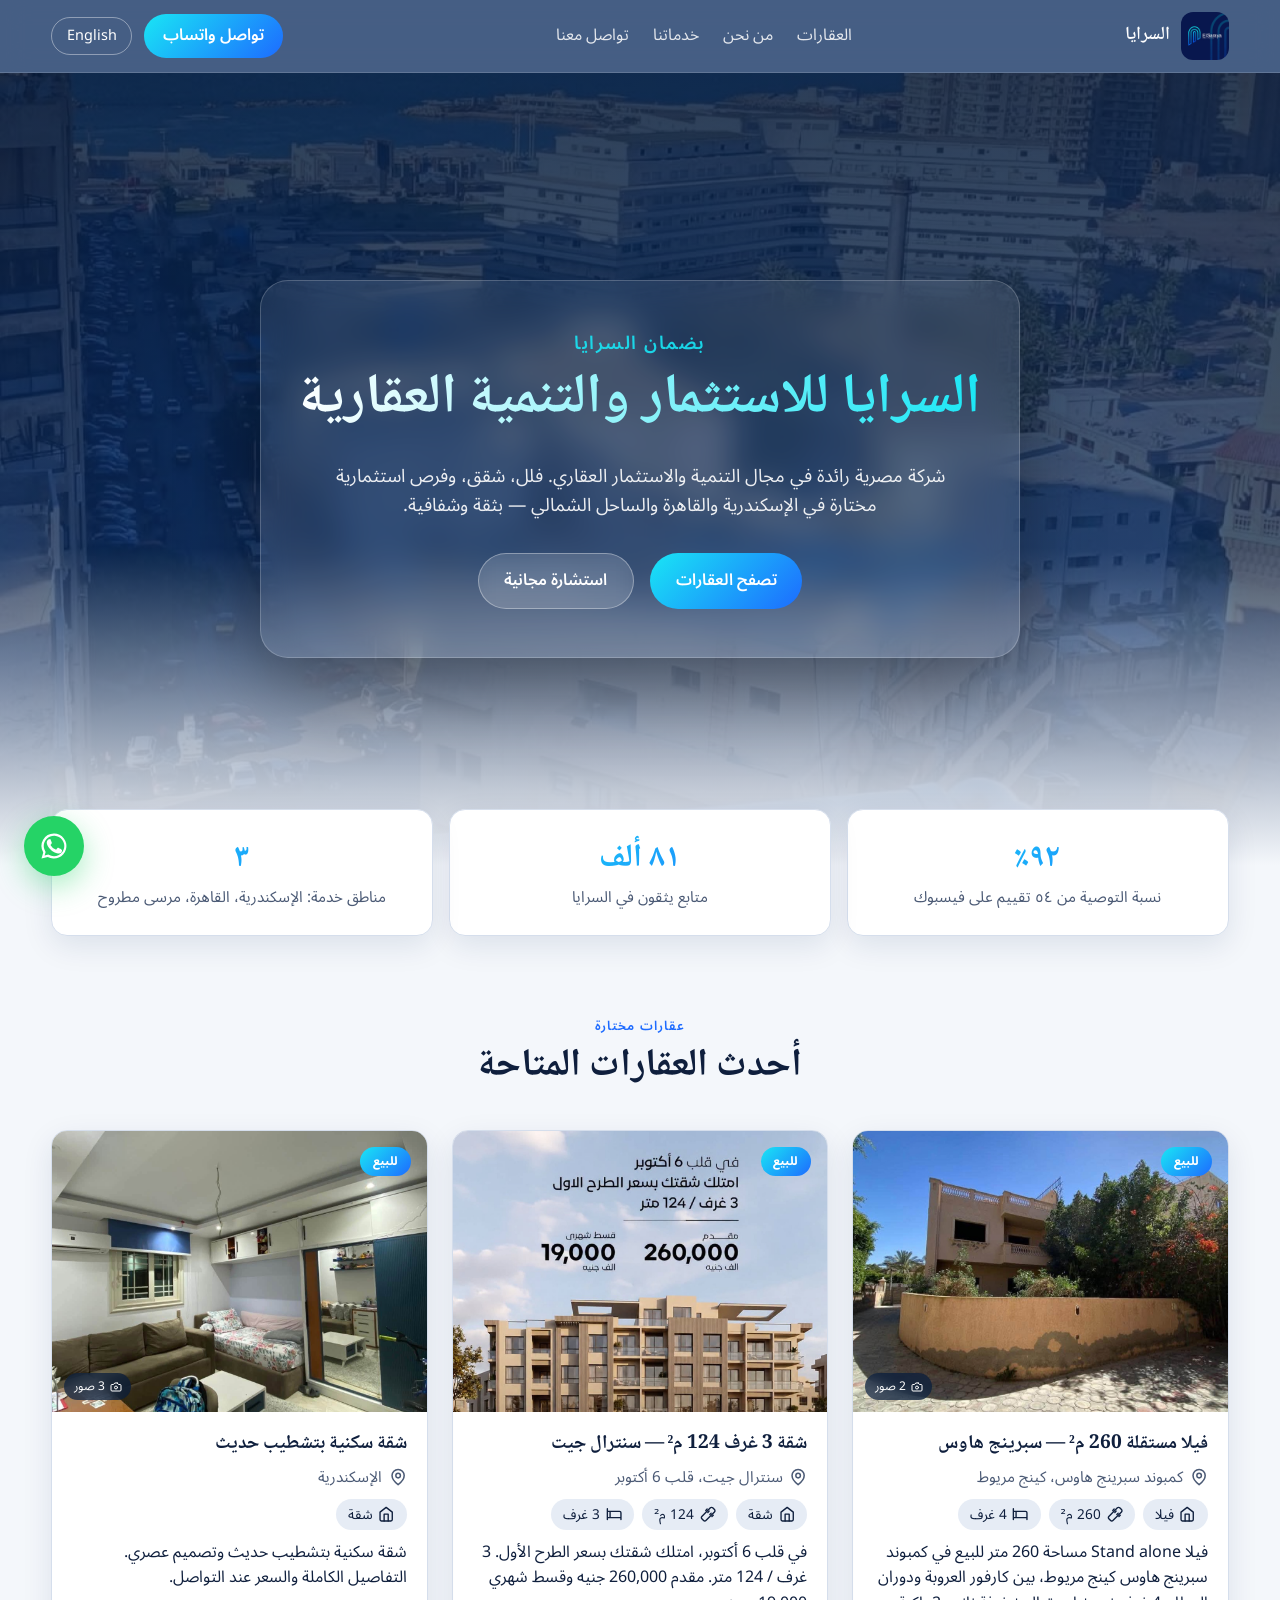
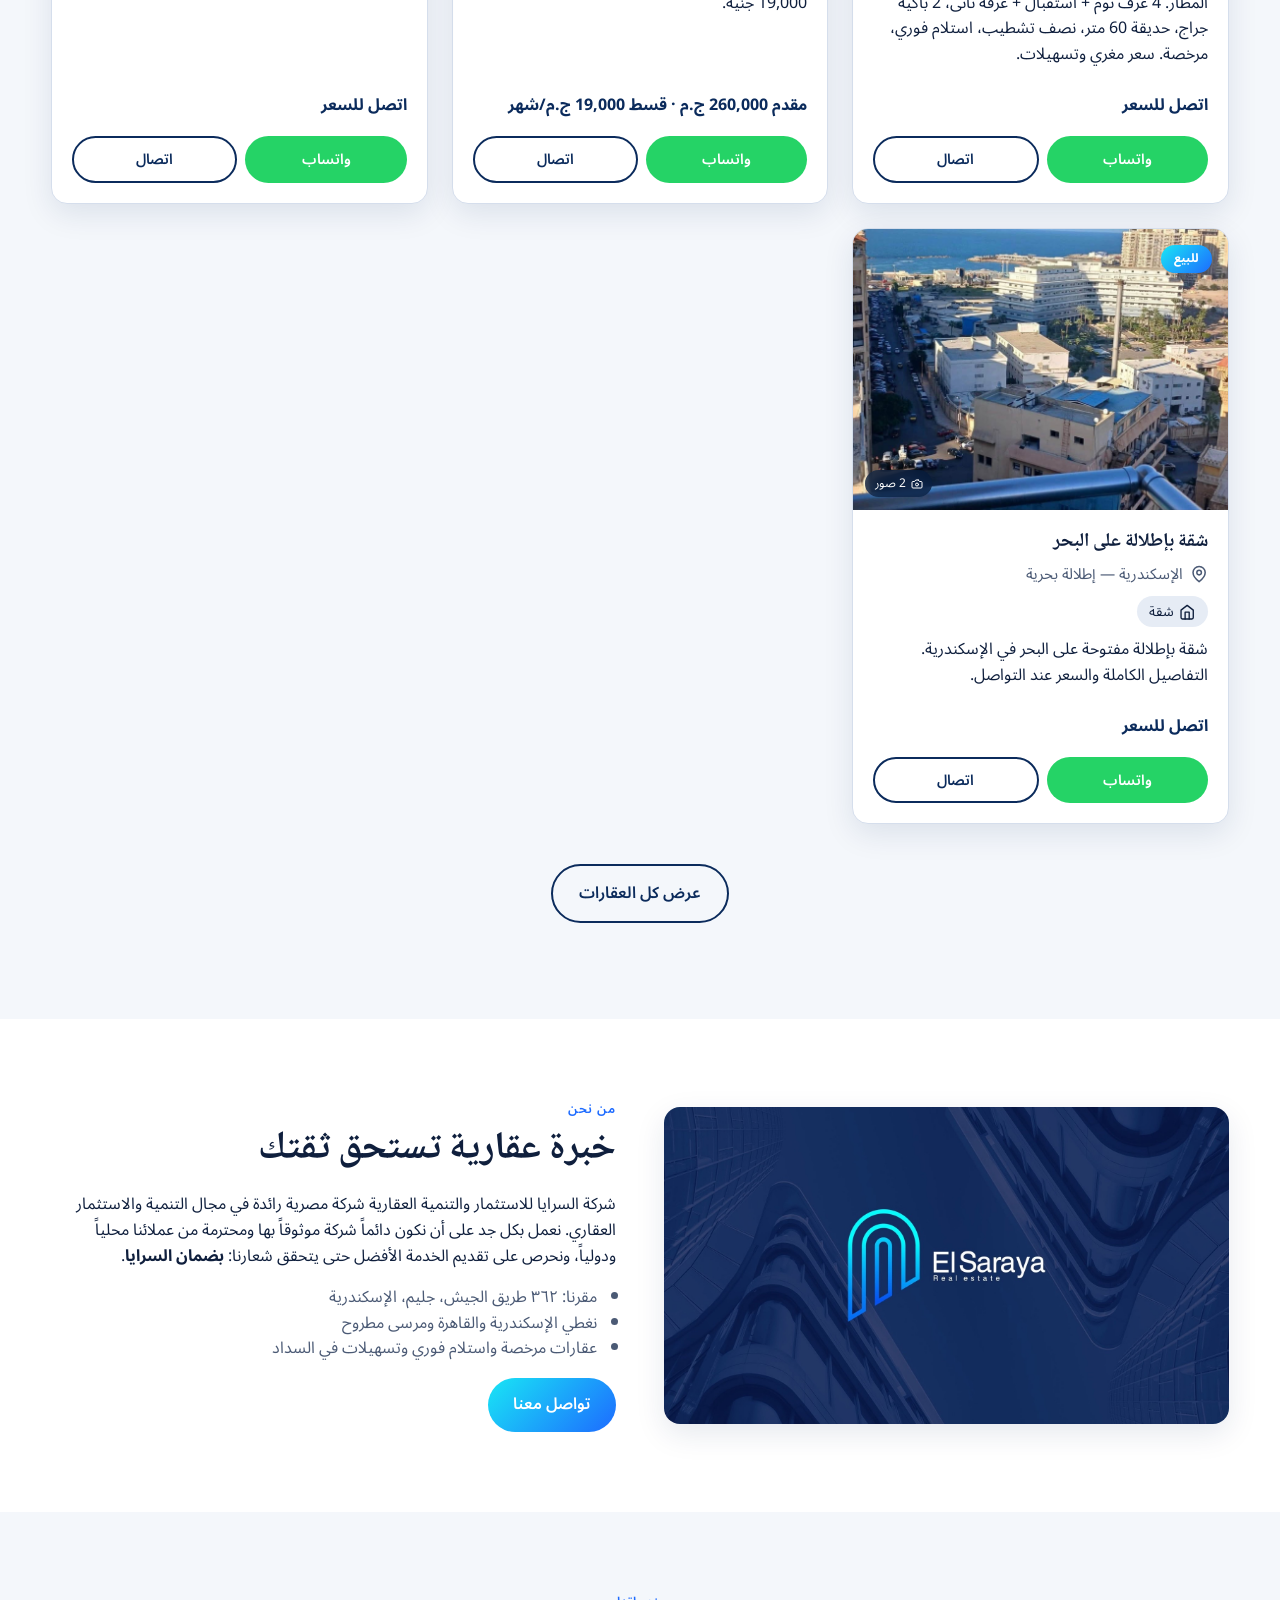
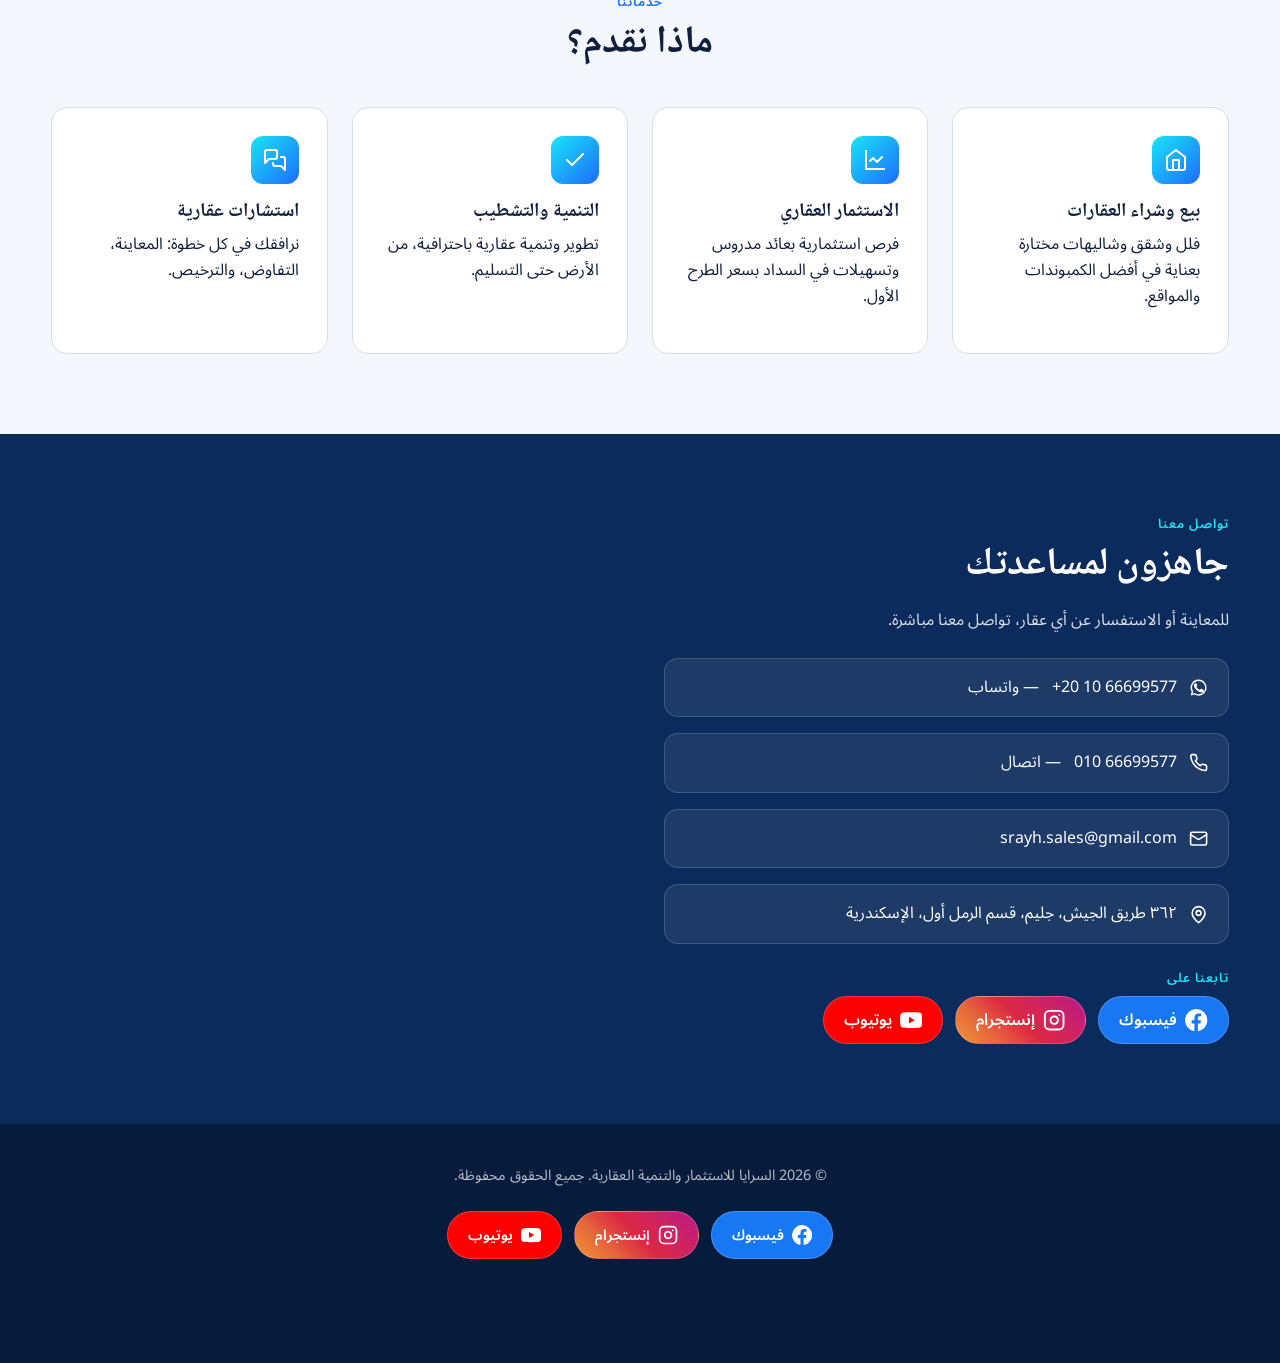
==== commit c1dcf306: "Absolute hreflang/og URLs for GitHub Pages; .nojekyll Co-Authored-By: Claude Opus 5 <noreply@anthrop" ====
--- a/ar/index.html
+++ b/ar/index.html
@@ -5,11 +5,11 @@
 <meta name="viewport" content="width=device-width, initial-scale=1">
 <title>السرايا للاستثمار والتنمية العقارية | عقارات الإسكندرية</title>
 <meta name="description" content="السرايا للاستثمار والتنمية العقارية — شركة مصرية رائدة في التنمية والاستثمار العقاري بالإسكندرية. فلل وشقق للبيع بضمان السرايا.">
-<link rel="alternate" hreflang="ar" href="/ar/">
-<link rel="alternate" hreflang="en" href="/en/">
+<link rel="alternate" hreflang="ar" href="https://mr-h12.github.io/srayh-website/ar/">
+<link rel="alternate" hreflang="en" href="https://mr-h12.github.io/srayh-website/en/">
 <link rel="icon" href="../assets/img/logo.jpg">
 <meta property="og:title" content="السرايا للاستثمار والتنمية العقارية">
-<meta property="og:image" content="../assets/img/cover.jpg">
+<meta property="og:image" content="https://mr-h12.github.io/srayh-website/assets/img/cover.jpg">
 <link rel="preconnect" href="https://fonts.googleapis.com">
 <link rel="preconnect" href="https://fonts.gstatic.com" crossorigin>
 <link href="https://fonts.googleapis.com/css2?family=Noto+Naskh+Arabic:wght@400;500;600;700&family=Noto+Sans+Arabic:wght@300;400;500;700&display=swap" rel="stylesheet">
